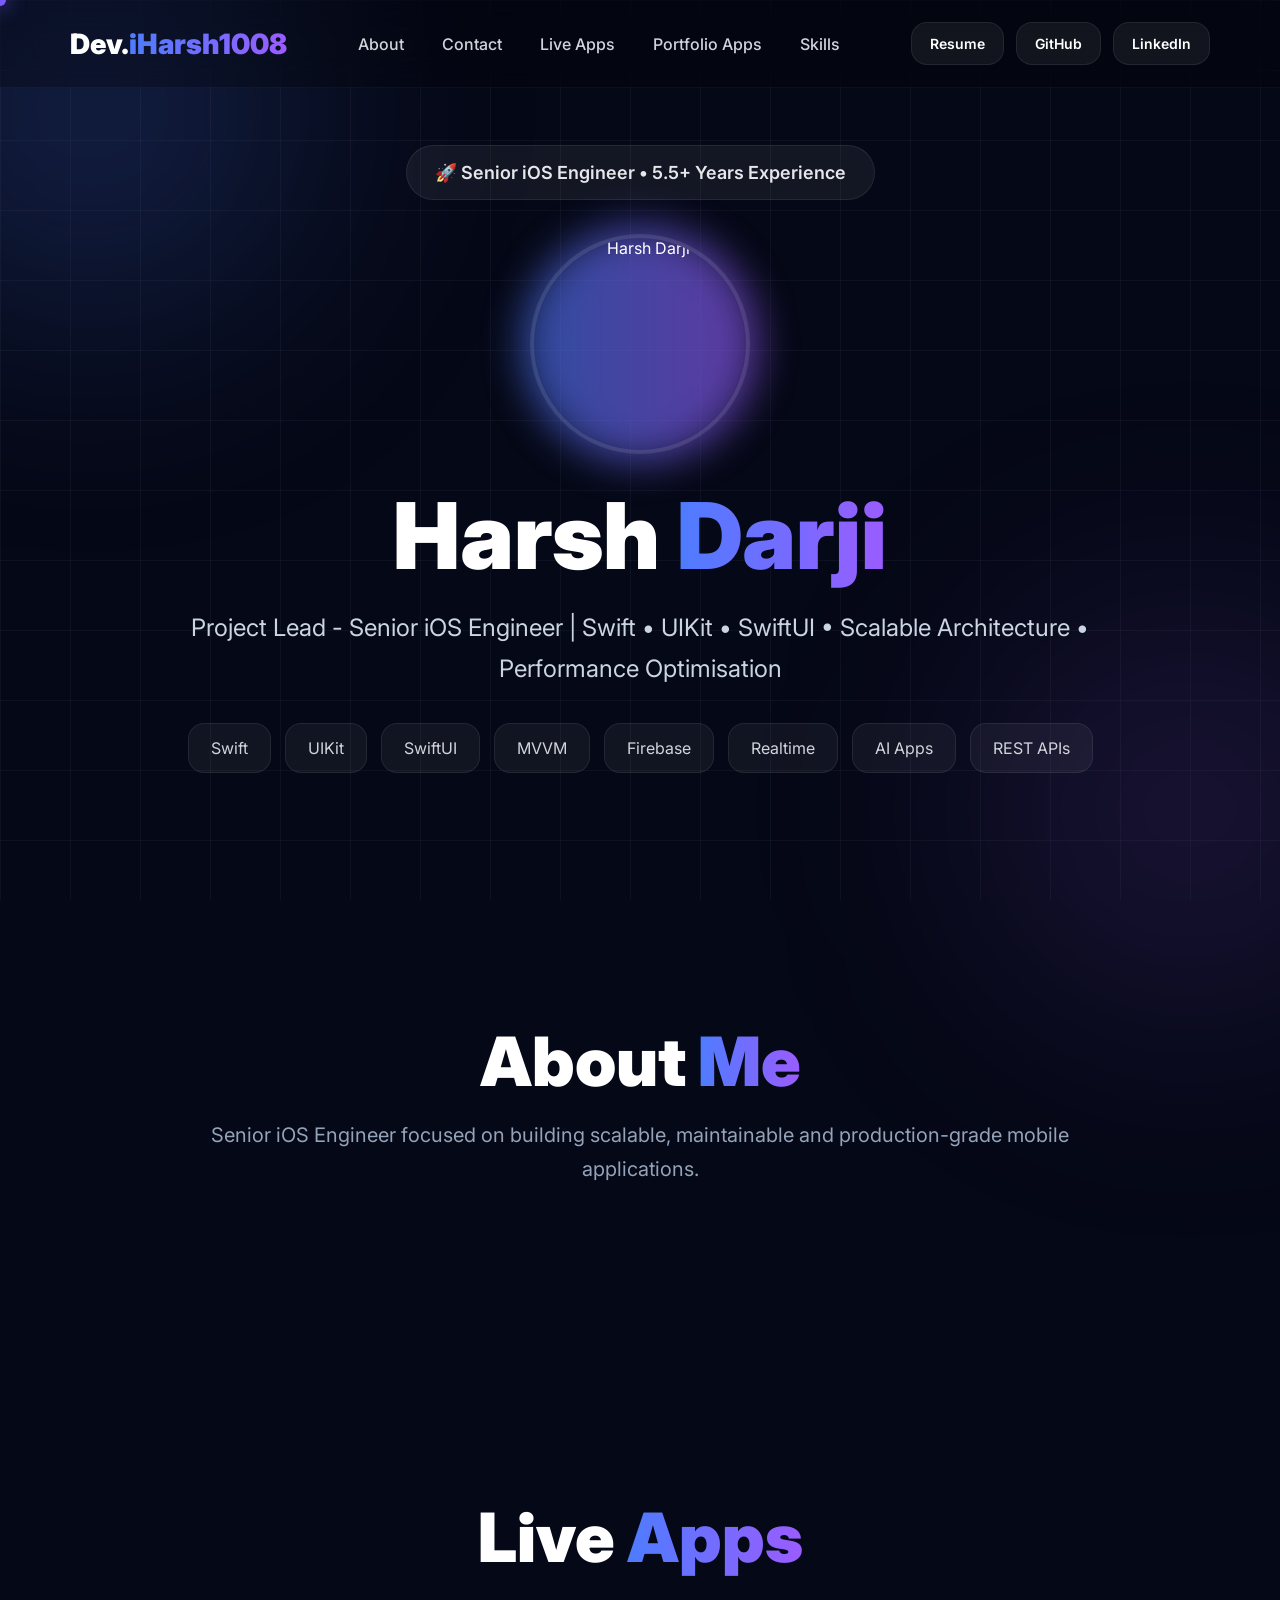
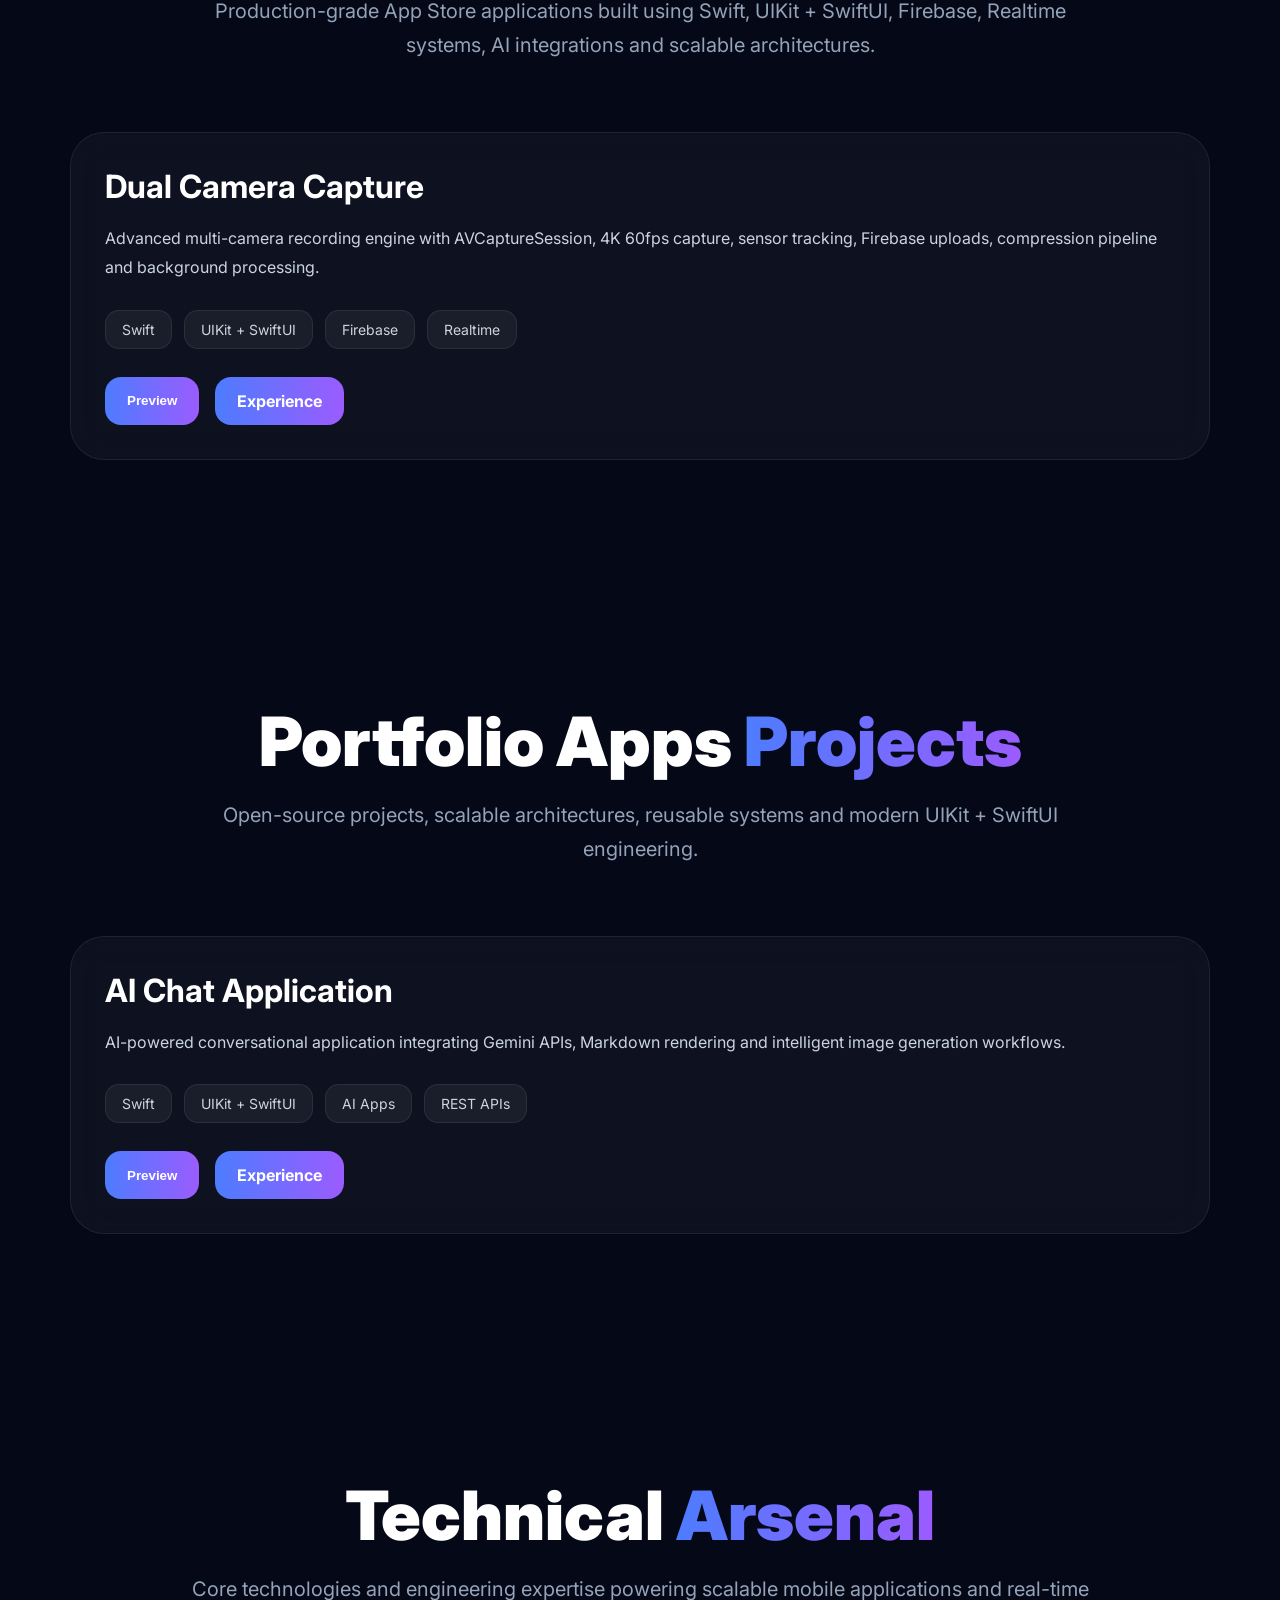
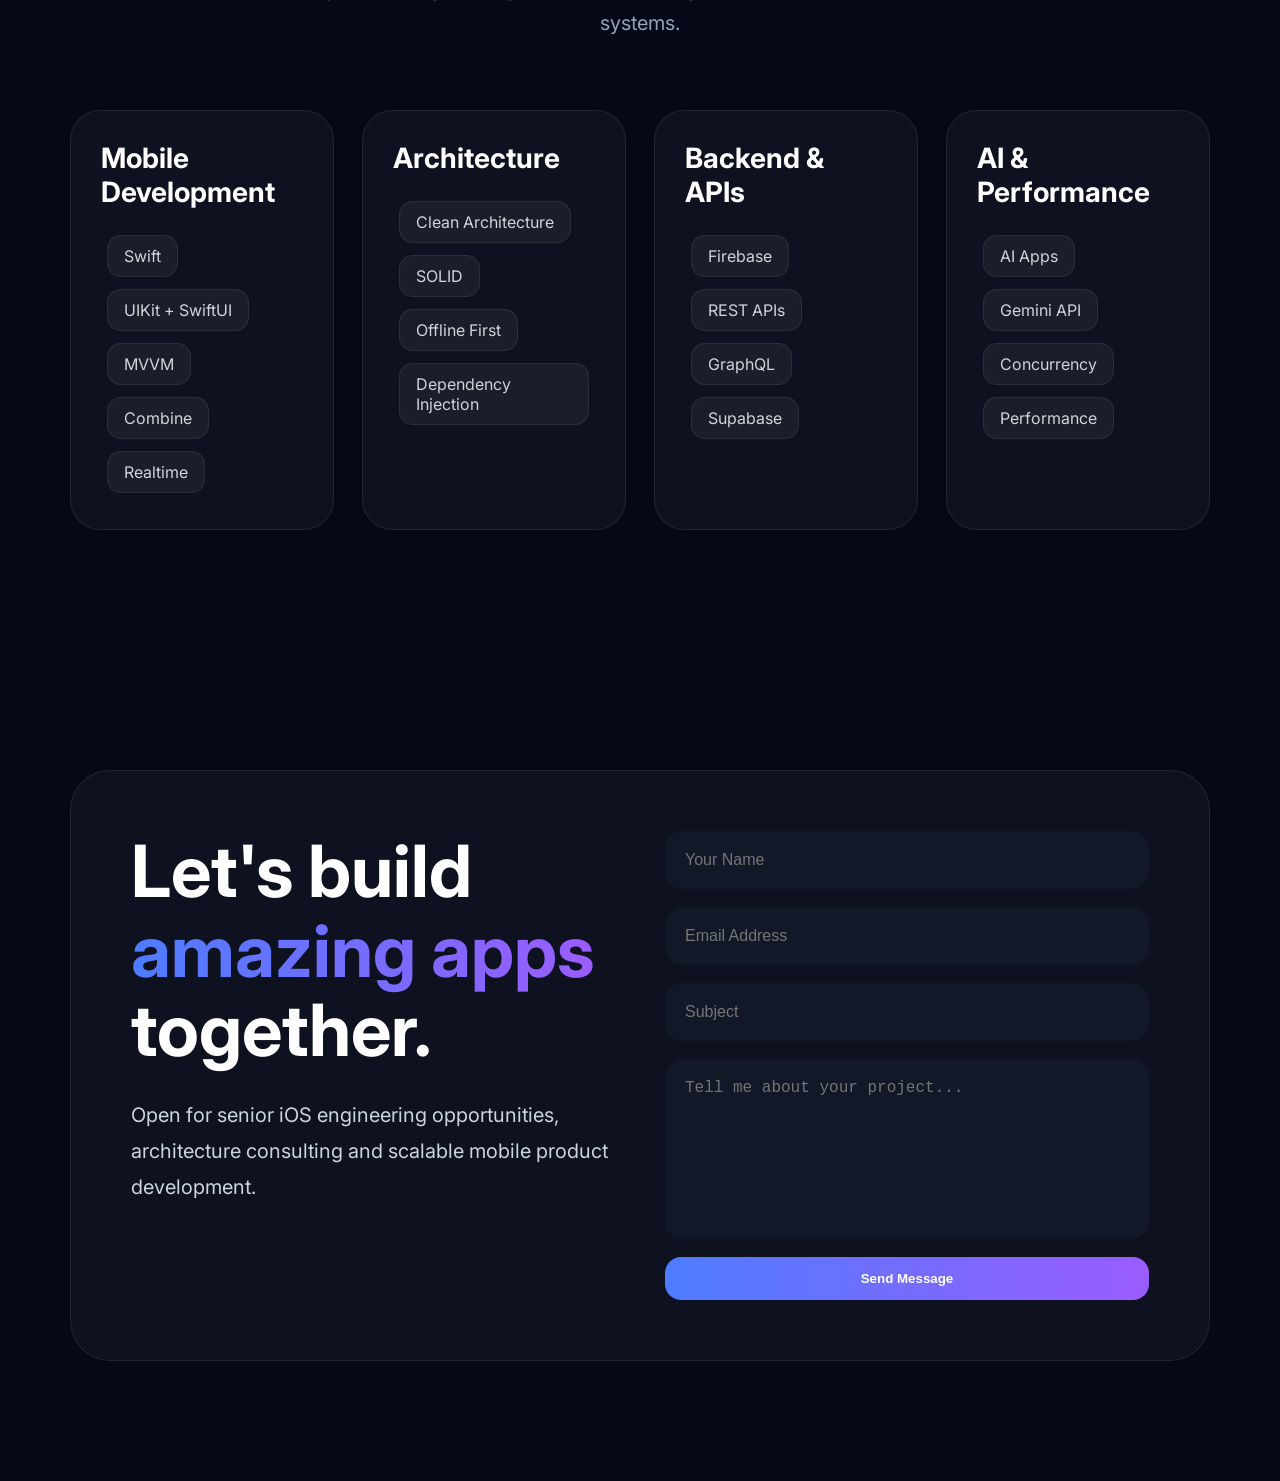
==== portfolio/index.html @ c8cc7cb5 "Create portfolio webpage with multiple sections Add a complete portfolio webpage with sections for a" ====
<!DOCTYPE html>
<html lang="en">

<head>
<meta charset="UTF-8" />
<meta name="viewport" content="width=device-width, initial-scale=1.0" />

<title>Harsh Darji • Senior iOS Engineer</title>

<link rel="preconnect" href="https://fonts.googleapis.com">
<link rel="preconnect" href="https://fonts.gstatic.com" crossorigin>

<link href="https://fonts.googleapis.com/css2?family=Inter:wght@300;400;500;600;700;800;900&display=swap" rel="stylesheet">

<style>

*{
    margin:0;
    padding:0;
    box-sizing:border-box;
    scroll-behavior:smooth;
}

:root{
    --bg:#050816;
    --card:#0d1323;
    --border:rgba(255,255,255,0.08);
    --text:#ffffff;
    --muted:#9ca3af;
    --gradient:linear-gradient(90deg,#4d7cff,#9b5cff);
}

body{
    font-family:'Inter',sans-serif;
    background:var(--bg);
    color:var(--text);
    overflow-x:hidden;
    position:relative;
}

/* =========================
   BACKGROUND
========================= */

.grid-overlay{
    position:fixed;
    inset:0;
    background-image:
        linear-gradient(rgba(255,255,255,.04) 1px, transparent 1px),
        linear-gradient(90deg, rgba(255,255,255,.04) 1px, transparent 1px);
    background-size:70px 70px;
    z-index:-2;
}

.blur{
    position:fixed;
    border-radius:50%;
    filter:blur(120px);
    z-index:-1;
}

.blur-one{
    width:420px;
    height:420px;
    background:#4d7cff33;
    top:-100px;
    left:-120px;
}

.blur-two{
    width:420px;
    height:420px;
    background:#9b5cff22;
    bottom:-120px;
    right:-120px;
}

/* =========================
   CURSOR
========================= */

.cursor-dot{
    width:12px;
    height:12px;
    border-radius:50%;
    position:fixed;
    background:#7c5cff;
    pointer-events:none;
    z-index:9999;
    box-shadow:0 0 20px #7c5cff;
    transform:translate(-50%,-50%);
}

/* =========================
   NAVBAR
========================= */

.navbar{
    position:fixed;
    top:0;
    width:100%;
    padding:22px 70px;
    display:flex;
    align-items:center;
    justify-content:space-between;
    backdrop-filter:blur(18px);
    background:rgba(0,0,0,.25);
    z-index:1000;
    border-bottom:1px solid rgba(255,255,255,.04);
}

.logo{
    font-size:28px;
    font-weight:900;
    color:white;
}

.logo span{
    background:var(--gradient);
    -webkit-background-clip:text;
    -webkit-text-fill-color:transparent;
}

nav{
    display:flex;
    align-items:center;
    gap:38px;
}

nav a{
    text-decoration:none;
    color:#d1d5db;
    font-weight:500;
    transition:.3s;
    position:relative;
}

nav a:hover{
    color:white;
}

nav a::after{
    content:"";
    position:absolute;
    left:0;
    bottom:-6px;
    width:0;
    height:2px;
    background:var(--gradient);
    transition:.3s;
}

nav a:hover::after{
    width:100%;
}

.nav-right{
    display:flex;
    gap:12px;
}

.top-btn{
    padding:12px 18px;
    border-radius:16px;
    text-decoration:none;
    color:white;
    font-size:14px;
    font-weight:600;
    background:rgba(255,255,255,.06);
    border:1px solid rgba(255,255,255,.08);
    transition:.3s;
}

.top-btn:hover{
    transform:translateY(-2px);
    background:rgba(255,255,255,.12);
}

/* =========================
   HERO
========================= */

.hero{
    min-height:100vh;
    display:flex;
    align-items:center;
    justify-content:center;
    text-align:center;
    padding:140px 20px 80px;
}

.hero-content{
    max-width:1200px;
    width:100%;
}

.hero-badge{
    display:inline-flex;
    align-items:center;
    justify-content:center;
    padding:16px 28px;
    border-radius:999px;
    background:rgba(255,255,255,.06);
    border:1px solid rgba(255,255,255,.08);
    margin-bottom:34px;
    font-size:18px;
    font-weight:600;
    color:#e5e7eb;
}

.profile-wrapper{
    width:220px;
    height:220px;
    margin:0 auto 36px;
    position:relative;
    display:flex;
    align-items:center;
    justify-content:center;
}

.profile-wrapper::before{
    content:"";
    position:absolute;
    inset:-8px;
    border-radius:50%;
    background:var(--gradient);
    filter:blur(20px);
    opacity:.6;
}

.profile-image{
    width:100%;
    height:100%;
    object-fit:cover;
    border-radius:50%;
    border:4px solid rgba(255,255,255,.1);
    position:relative;
    z-index:2;
}

.hero h1{
    font-size:92px;
    font-weight:900;
    line-height:1;
    margin-bottom:26px;
}

.hero h1 span{
    background:var(--gradient);
    -webkit-background-clip:text;
    -webkit-text-fill-color:transparent;
}

.hero-description{
    max-width:950px;
    margin:0 auto 34px;
    font-size:24px;
    line-height:1.7;
    color:#cbd5e1;
}

.hero-tags{
    display:flex;
    flex-wrap:wrap;
    justify-content:center;
    gap:14px;
    margin-bottom:42px;
}

.hero-tags span{
    padding:14px 22px;
    border-radius:16px;
    background:rgba(255,255,255,.05);
    border:1px solid rgba(255,255,255,.08);
    font-size:16px;
    color:#d1d5db;
    transition:.3s;
}

.hero-tags span:hover{
    transform:translateY(-3px);
    border-color:#7c5cff;
}

/* =========================
   SECTION
========================= */

.section{
    padding:120px 70px;
}

.section-heading{
    text-align:center;
    margin-bottom:70px;
}

.section-heading h2{
    font-size:68px;
    margin-bottom:16px;
    font-weight:900;
}

.section-heading h2 span{
    background:var(--gradient);
    -webkit-background-clip:text;
    -webkit-text-fill-color:transparent;
}

.section-heading p{
    max-width:900px;
    margin:auto;
    color:#94a3b8;
    line-height:1.7;
    font-size:20px;
}

/* =========================
   PROJECTS
========================= */

.project-grid{
    display:grid;
    grid-template-columns:repeat(auto-fit,minmax(360px,1fr));
    gap:30px;
}

.project-card{
    background:rgba(255,255,255,.04);
    border:1px solid rgba(255,255,255,.08);
    border-radius:34px;
    padding:34px;
    position:relative;
    overflow:hidden;
    backdrop-filter:blur(18px);
    transition:.4s;
}

.project-card:hover{
    transform:translateY(-10px);
    box-shadow:0 0 50px rgba(124,92,255,.25);
}

.project-card::before{
    content:"";
    position:absolute;
    inset:0;
    background:radial-gradient(circle at var(--x) var(--y), rgba(124,92,255,.15), transparent 40%);
    opacity:0;
    transition:.3s;
}

.project-card:hover::before{
    opacity:1;
}

.project-card h3{
    font-size:32px;
    margin-bottom:18px;
}

.project-card p{
    color:#cbd5e1;
    line-height:1.8;
    margin-bottom:28px;
}

.project-tags{
    display:flex;
    flex-wrap:wrap;
    gap:12px;
    margin-bottom:28px;
}

.project-tags span{
    padding:10px 16px;
    border-radius:14px;
    background:rgba(255,255,255,.05);
    border:1px solid rgba(255,255,255,.08);
    font-size:14px;
    color:#d1d5db;
}

.project-buttons{
    display:flex;
    gap:16px;
    flex-wrap:wrap;
}

.project-btn{
    padding:14px 22px;
    border-radius:16px;
    background:var(--gradient);
    color:white;
    text-decoration:none;
    border:none;
    font-weight:700;
    cursor:pointer;
    transition:.3s;
}

.project-btn:hover{
    transform:translateY(-2px);
}

/* =========================
   SKILLS
========================= */

.skills-grid{
    display:grid;
    grid-template-columns:repeat(auto-fit,minmax(260px,1fr));
    gap:28px;
}

.skill-box{
    background:rgba(255,255,255,.04);
    border:1px solid rgba(255,255,255,.08);
    padding:30px;
    border-radius:30px;
}

.skill-box h3{
    font-size:28px;
    margin-bottom:20px;
}

.skill-box span{
    display:inline-block;
    margin:6px;
    padding:10px 16px;
    border-radius:14px;
    background:rgba(255,255,255,.05);
    border:1px solid rgba(255,255,255,.08);
    color:#d1d5db;
}

/* =========================
   CONTACT
========================= */

.contact-card{
    display:grid;
    grid-template-columns:1fr 1fr;
    gap:50px;
    background:rgba(255,255,255,.04);
    border:1px solid rgba(255,255,255,.08);
    border-radius:40px;
    padding:60px;
}

.contact-left h2{
    font-size:72px;
    line-height:1.1;
    margin-bottom:28px;
}

.contact-left h2 span{
    background:var(--gradient);
    -webkit-background-clip:text;
    -webkit-text-fill-color:transparent;
}

.contact-left p{
    color:#cbd5e1;
    line-height:1.8;
    font-size:20px;
}

.contact-form{
    display:flex;
    flex-direction:column;
    gap:18px;
}

.contact-form input,
.contact-form textarea{
    background:#111827;
    border:none;
    border-radius:18px;
    padding:20px;
    color:white;
    font-size:16px;
}

.contact-form textarea{
    height:180px;
    resize:none;
}

/* =========================
   MODAL
========================= */

.modal-overlay{
    position:fixed;
    inset:0;
    background:rgba(0,0,0,.88);
    display:none;
    justify-content:center;
    align-items:center;
    z-index:9999;
    padding:40px;
}

.modal-content{
    max-width:1100px;
    width:100%;
    position:relative;
    border-radius:34px;
    overflow:hidden;
    border:1px solid rgba(255,255,255,.08);
    box-shadow:
        0 0 80px rgba(124,92,255,.45),
        0 0 120px rgba(77,124,255,.2);
}

.modal-image{
    width:100%;
    display:block;
}

.close-btn{
    position:absolute;
    top:20px;
    right:20px;
    z-index:10;
    background:rgba(0,0,0,.5);
    color:white;
    border:none;
    padding:14px 18px;
    border-radius:14px;
    cursor:pointer;
}

/* =========================
   RESPONSIVE
========================= */

@media(max-width:980px){

    .navbar{
        padding:20px;
        flex-direction:column;
        gap:20px;
    }

    nav{
        flex-wrap:wrap;
        justify-content:center;
    }

    .hero h1{
        font-size:62px;
    }

    .hero-description{
        font-size:18px;
    }

    .contact-card{
        grid-template-columns:1fr;
    }

    .section{
        padding:100px 20px;
    }

    .section-heading h2{
        font-size:48px;
    }
}

</style>
</head>

<body>

<div class="grid-overlay"></div>
<div class="blur blur-one"></div>
<div class="blur blur-two"></div>

<div class="cursor-dot"></div>

<header class="navbar">

    <div class="logo">
        Dev.<span>iHarsh1008</span>
    </div>

    <nav>
        <a href="#about">About</a>
        <a href="#contact">Contact</a>
        <a href="#liveapps">Live Apps</a>
        <a href="#portfolio Apps">Portfolio Apps</a>
        <a href="#skills">Skills</a>
    </nav>

    <div class="nav-right">
        <a class="top-btn" href="resume.pdf" target="_blank">Resume</a>

        <a class="top-btn"
           href="https://github.com/dev1008iharsh"
           target="_blank">
           GitHub
        </a>

        <a class="top-btn"
           href="https://linkedin.com/in/dev1008iharsh"
           target="_blank">
           LinkedIn
        </a>
    </div>

</header>

<section class="hero">

    <div class="hero-content">

        <div class="hero-badge">
            🚀 Senior iOS Engineer • 5.5+ Years Experience
        </div>

        <div class="profile-wrapper">
            <img src="profile.png"
                 alt="Harsh Darji"
                 class="profile-image">
        </div>

        <h1>
            Harsh <span>Darji</span>
        </h1>

        <p class="hero-description">
            Project Lead - Senior iOS Engineer | Swift • UIKit • SwiftUI •
            Scalable Architecture • Performance Optimisation
        </p>

        <div class="hero-tags">
            <span>Swift</span>
            <span>UIKit</span>
            <span>SwiftUI</span>
            <span>MVVM</span>
            <span>Firebase</span>
            <span>Realtime</span>
            <span>AI Apps</span>
            <span>REST APIs</span>
        </div>

    </div>

</section>

<section id="about" class="section">

    <div class="section-heading">
        <h2>About <span>Me</span></h2>

        <p>
            Senior iOS Engineer focused on building scalable,
            maintainable and production-grade mobile applications.
        </p>
    </div>

</section>

<section id="liveapps" class="section">

    <div class="section-heading">
        <h2>Live <span>Apps</span></h2>

        <p>
            Production-grade App Store applications built using
            Swift, UIKit + SwiftUI, Firebase, Realtime systems,
            AI integrations and scalable architectures.
        </p>
    </div>

    <div class="project-grid">

        <div class="project-card">

            <h3>Dual Camera Capture</h3>

            <p>
                Advanced multi-camera recording engine with AVCaptureSession,
                4K 60fps capture, sensor tracking, Firebase uploads,
                compression pipeline and background processing.
            </p>

            <div class="project-tags">
                <span>Swift</span>
                <span>UIKit + SwiftUI</span>
                <span>Firebase</span>
                <span>Realtime</span>
            </div>

            <div class="project-buttons">

                <button class="project-btn"
                        onclick="openModal('images/dualcamera.png')">
                    Preview
                </button>

                <a class="project-btn"
                   href="https://www.youtube.com/watch?v=7cVl1fcF2Tc"
                   target="_blank">
                    Experience
                </a>

            </div>

        </div>

    </div>

</section>

<section id="portfolio" class="section">

    <div class="section-heading">
        <h2>Portfolio Apps <span>Projects</span></h2>

        <p>
            Open-source projects, scalable architectures,
            reusable systems and modern UIKit + SwiftUI engineering.
        </p>
    </div>

    <div class="project-grid">

        <div class="project-card">

            <h3>AI Chat Application</h3>

            <p>
                AI-powered conversational application integrating Gemini APIs,
                Markdown rendering and intelligent image generation workflows.
            </p>

            <div class="project-tags">
                <span>Swift</span>
                <span>UIKit + SwiftUI</span>
                <span>AI Apps</span>
                <span>REST APIs</span>
            </div>

            <div class="project-buttons">

                <button class="project-btn"
                        onclick="openModal('images/aichat.png')">
                    Preview
                </button>

                <a class="project-btn"
                   href="https://github.com/dev1008iharsh/AIChatBotHarsh"
                   target="_blank">
                    Experience
                </a>

            </div>

        </div>

    </div>

</section>

<section id="skills" class="section">

    <div class="section-heading">

        <h2>Technical <span>Arsenal</span></h2>

        <p>
            Core technologies and engineering expertise powering
            scalable mobile applications and real-time systems.
        </p>

    </div>

    <div class="skills-grid">

        <div class="skill-box">

            <h3>Mobile Development</h3>

            <span>Swift</span>
            <span>UIKit + SwiftUI</span>
            <span>MVVM</span>
            <span>Combine</span>
            <span>Realtime</span>

        </div>

        <div class="skill-box">

            <h3>Architecture</h3>

            <span>Clean Architecture</span>
            <span>SOLID</span>
            <span>Offline First</span>
            <span>Dependency Injection</span>

        </div>

        <div class="skill-box">

            <h3>Backend & APIs</h3>

            <span>Firebase</span>
            <span>REST APIs</span>
            <span>GraphQL</span>
            <span>Supabase</span>

        </div>

        <div class="skill-box">

            <h3>AI & Performance</h3>

            <span>AI Apps</span>
            <span>Gemini API</span>
            <span>Concurrency</span>
            <span>Performance</span>

        </div>

    </div>

</section>

<section id="contact" class="section">

    <div class="contact-card">

        <div class="contact-left">

            <h2>
                Let's build
                <span>amazing apps</span>
                together.
            </h2>

            <p>
                Open for senior iOS engineering opportunities,
                architecture consulting and scalable mobile product development.
            </p>

        </div>

        <form class="contact-form"
              id="contactForm">

            <input type="text"
                   id="name"
                   placeholder="Your Name"
                   required>

            <input type="email"
                   id="email"
                   placeholder="Email Address"
                   required>

            <input type="text"
                   id="subject"
                   placeholder="Subject"
                   required>

            <textarea id="message"
                      placeholder="Tell me about your project..."
                      required></textarea>

            <button type="submit"
                    class="project-btn">
                Send Message
            </button>

        </form>

    </div>

</section>

<div id="imageModal"
     class="modal-overlay">

    <div class="modal-content">

        <button class="close-btn"
                onclick="closeModal()">
            ✕
        </button>

        <img id="modalImage"
             class="modal-image"
             src=""
             alt="Preview">

    </div>

</div>

<script>

/* =========================
   CURSOR
========================= */

const cursor = document.querySelector('.cursor-dot');

window.addEventListener('mousemove', (e) => {

    cursor.style.left = `${e.clientX}px`;
    cursor.style.top = `${e.clientY}px`;

});

/* =========================
   PROJECT HOVER LIGHT
========================= */

const cards = document.querySelectorAll('.project-card');

window.addEventListener('mousemove', (e) => {

    cards.forEach((card) => {

        const rect = card.getBoundingClientRect();

        const x = e.clientX - rect.left;
        const y = e.clientY - rect.top;

        card.style.setProperty('--x', `${x}px`);
        card.style.setProperty('--y', `${y}px`);

    });

});

/* =========================
   MODAL
========================= */

const modal = document.getElementById('imageModal');
const modalImage = document.getElementById('modalImage');

function openModal(imagePath){

    modal.style.display = 'flex';
    modalImage.src = imagePath;

}

function closeModal(){

    modal.style.display = 'none';
    modalImage.src = '';

}

modal.addEventListener('click', (e) => {

    if(e.target === modal){
        closeModal();
    }

});

/* =========================
   CONTACT FORM EMAIL
========================= */

document.getElementById('contactForm')
.addEventListener('submit', function(e){

    e.preventDefault();

    const name =
        document.getElementById('name').value;

    const email =
        document.getElementById('email').value;

    const subject =
        document.getElementById('subject').value;

    const message =
        document.getElementById('message').value;

    const body = `
Name: ${name}

Email: ${email}

Message:
${message}
`;

    window.location.href =
    `mailto:dev.iharsh1008@gmail.com?subject=${encodeURIComponent(subject)}&body=${encodeURIComponent(body)}`;

});

</script>

</body>
</html>
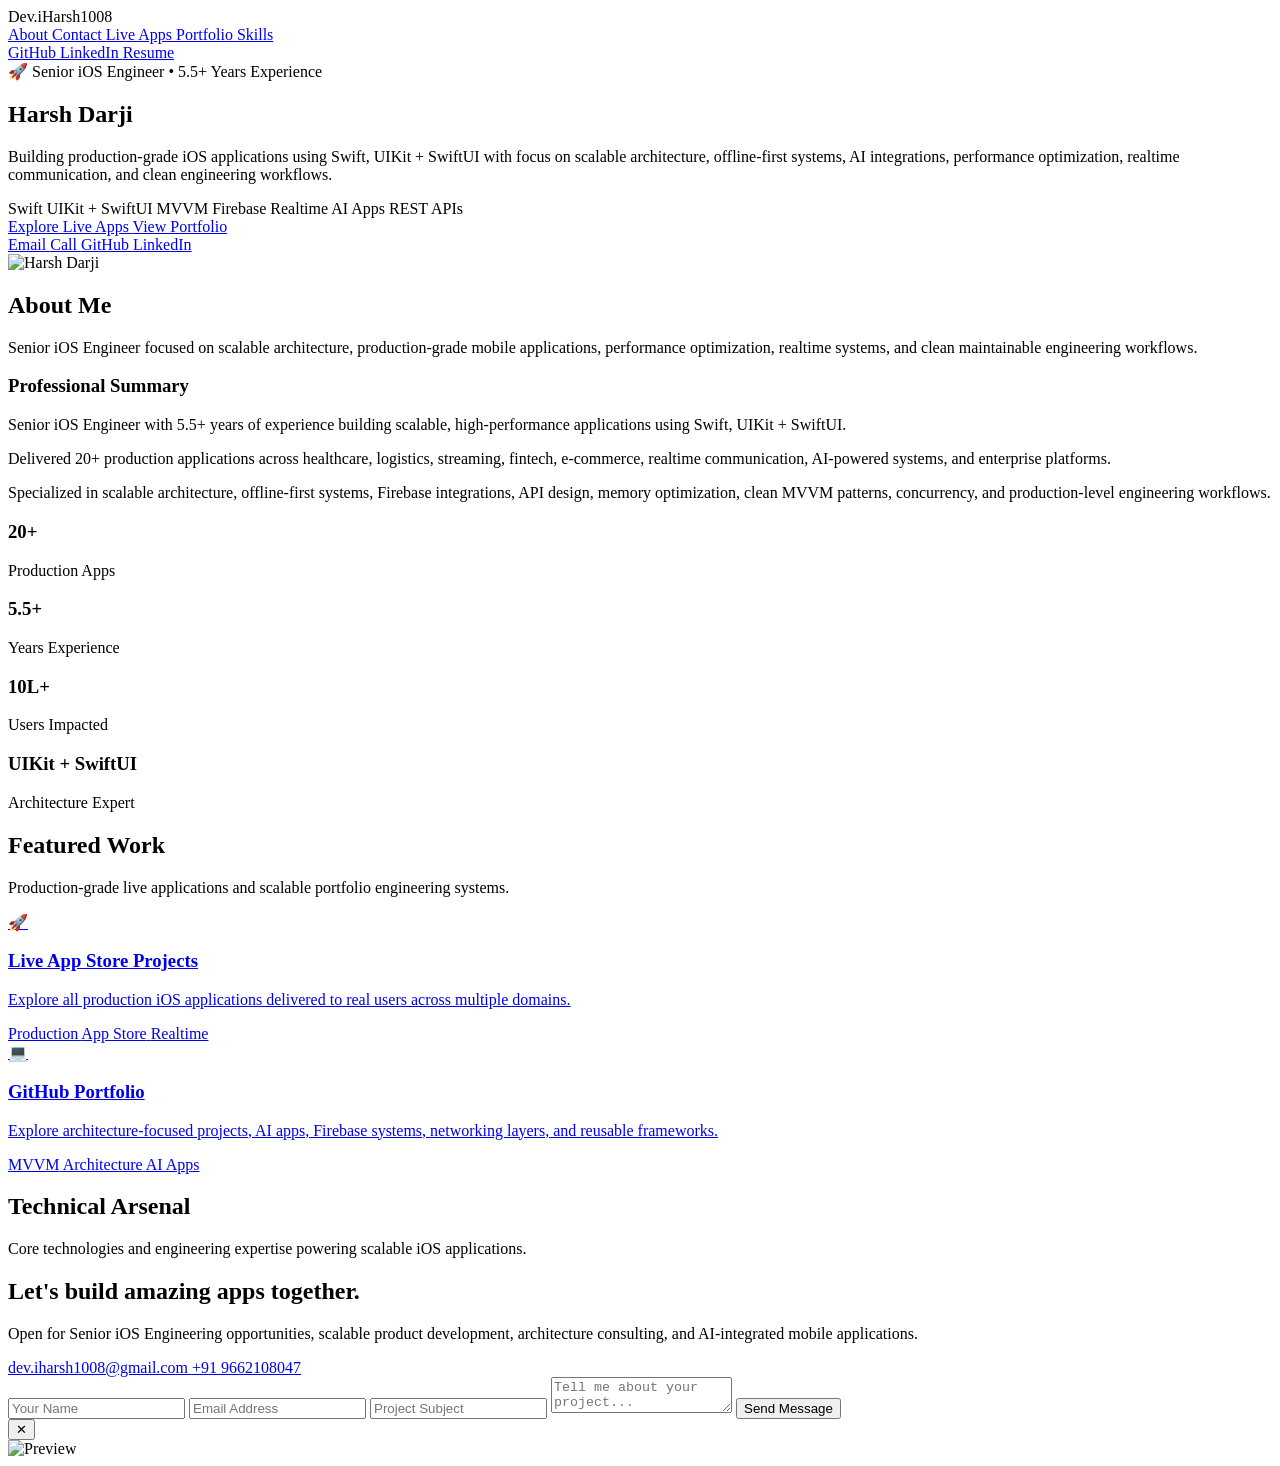
==== commit ed6aad85: "Update index.html" ====
--- a/portfolio/index.html
+++ b/portfolio/index.html
@@ -2,1008 +2,558 @@
 <html lang="en">
 
 <head>
-<meta charset="UTF-8" />
-<meta name="viewport" content="width=device-width, initial-scale=1.0" />
-
-<title>Harsh Darji • Senior iOS Engineer</title>
-
-<link rel="preconnect" href="https://fonts.googleapis.com">
-<link rel="preconnect" href="https://fonts.gstatic.com" crossorigin>
-
-<link href="https://fonts.googleapis.com/css2?family=Inter:wght@300;400;500;600;700;800;900&display=swap" rel="stylesheet">
-
-<style>
-
-*{
-    margin:0;
-    padding:0;
-    box-sizing:border-box;
-    scroll-behavior:smooth;
-}
-
-:root{
-    --bg:#050816;
-    --card:#0d1323;
-    --border:rgba(255,255,255,0.08);
-    --text:#ffffff;
-    --muted:#9ca3af;
-    --gradient:linear-gradient(90deg,#4d7cff,#9b5cff);
-}
-
-body{
-    font-family:'Inter',sans-serif;
-    background:var(--bg);
-    color:var(--text);
-    overflow-x:hidden;
-    position:relative;
-}
-
-/* =========================
-   BACKGROUND
-========================= */
-
-.grid-overlay{
-    position:fixed;
-    inset:0;
-    background-image:
-        linear-gradient(rgba(255,255,255,.04) 1px, transparent 1px),
-        linear-gradient(90deg, rgba(255,255,255,.04) 1px, transparent 1px);
-    background-size:70px 70px;
-    z-index:-2;
-}
-
-.blur{
-    position:fixed;
-    border-radius:50%;
-    filter:blur(120px);
-    z-index:-1;
-}
-
-.blur-one{
-    width:420px;
-    height:420px;
-    background:#4d7cff33;
-    top:-100px;
-    left:-120px;
-}
-
-.blur-two{
-    width:420px;
-    height:420px;
-    background:#9b5cff22;
-    bottom:-120px;
-    right:-120px;
-}
-
-/* =========================
-   CURSOR
-========================= */
-
-.cursor-dot{
-    width:12px;
-    height:12px;
-    border-radius:50%;
-    position:fixed;
-    background:#7c5cff;
-    pointer-events:none;
-    z-index:9999;
-    box-shadow:0 0 20px #7c5cff;
-    transform:translate(-50%,-50%);
-}
-
-/* =========================
-   NAVBAR
-========================= */
-
-.navbar{
-    position:fixed;
-    top:0;
-    width:100%;
-    padding:22px 70px;
-    display:flex;
-    align-items:center;
-    justify-content:space-between;
-    backdrop-filter:blur(18px);
-    background:rgba(0,0,0,.25);
-    z-index:1000;
-    border-bottom:1px solid rgba(255,255,255,.04);
-}
-
-.logo{
-    font-size:28px;
-    font-weight:900;
-    color:white;
-}
-
-.logo span{
-    background:var(--gradient);
-    -webkit-background-clip:text;
-    -webkit-text-fill-color:transparent;
-}
-
-nav{
-    display:flex;
-    align-items:center;
-    gap:38px;
-}
-
-nav a{
-    text-decoration:none;
-    color:#d1d5db;
-    font-weight:500;
-    transition:.3s;
-    position:relative;
-}
-
-nav a:hover{
-    color:white;
-}
-
-nav a::after{
-    content:"";
-    position:absolute;
-    left:0;
-    bottom:-6px;
-    width:0;
-    height:2px;
-    background:var(--gradient);
-    transition:.3s;
-}
-
-nav a:hover::after{
-    width:100%;
-}
-
-.nav-right{
-    display:flex;
-    gap:12px;
-}
-
-.top-btn{
-    padding:12px 18px;
-    border-radius:16px;
-    text-decoration:none;
-    color:white;
-    font-size:14px;
-    font-weight:600;
-    background:rgba(255,255,255,.06);
-    border:1px solid rgba(255,255,255,.08);
-    transition:.3s;
-}
-
-.top-btn:hover{
-    transform:translateY(-2px);
-    background:rgba(255,255,255,.12);
-}
-
-/* =========================
-   HERO
-========================= */
-
-.hero{
-    min-height:100vh;
-    display:flex;
-    align-items:center;
-    justify-content:center;
-    text-align:center;
-    padding:140px 20px 80px;
-}
-
-.hero-content{
-    max-width:1200px;
-    width:100%;
-}
-
-.hero-badge{
-    display:inline-flex;
-    align-items:center;
-    justify-content:center;
-    padding:16px 28px;
-    border-radius:999px;
-    background:rgba(255,255,255,.06);
-    border:1px solid rgba(255,255,255,.08);
-    margin-bottom:34px;
-    font-size:18px;
-    font-weight:600;
-    color:#e5e7eb;
-}
-
-.profile-wrapper{
-    width:220px;
-    height:220px;
-    margin:0 auto 36px;
-    position:relative;
-    display:flex;
-    align-items:center;
-    justify-content:center;
-}
-
-.profile-wrapper::before{
-    content:"";
-    position:absolute;
-    inset:-8px;
-    border-radius:50%;
-    background:var(--gradient);
-    filter:blur(20px);
-    opacity:.6;
-}
-
-.profile-image{
-    width:100%;
-    height:100%;
-    object-fit:cover;
-    border-radius:50%;
-    border:4px solid rgba(255,255,255,.1);
-    position:relative;
-    z-index:2;
-}
-
-.hero h1{
-    font-size:92px;
-    font-weight:900;
-    line-height:1;
-    margin-bottom:26px;
-}
-
-.hero h1 span{
-    background:var(--gradient);
-    -webkit-background-clip:text;
-    -webkit-text-fill-color:transparent;
-}
-
-.hero-description{
-    max-width:950px;
-    margin:0 auto 34px;
-    font-size:24px;
-    line-height:1.7;
-    color:#cbd5e1;
-}
-
-.hero-tags{
-    display:flex;
-    flex-wrap:wrap;
-    justify-content:center;
-    gap:14px;
-    margin-bottom:42px;
-}
-
-.hero-tags span{
-    padding:14px 22px;
-    border-radius:16px;
-    background:rgba(255,255,255,.05);
-    border:1px solid rgba(255,255,255,.08);
-    font-size:16px;
-    color:#d1d5db;
-    transition:.3s;
-}
-
-.hero-tags span:hover{
-    transform:translateY(-3px);
-    border-color:#7c5cff;
-}
-
-/* =========================
-   SECTION
-========================= */
-
-.section{
-    padding:120px 70px;
-}
-
-.section-heading{
-    text-align:center;
-    margin-bottom:70px;
-}
-
-.section-heading h2{
-    font-size:68px;
-    margin-bottom:16px;
-    font-weight:900;
-}
-
-.section-heading h2 span{
-    background:var(--gradient);
-    -webkit-background-clip:text;
-    -webkit-text-fill-color:transparent;
-}
-
-.section-heading p{
-    max-width:900px;
-    margin:auto;
-    color:#94a3b8;
-    line-height:1.7;
-    font-size:20px;
-}
-
-/* =========================
-   PROJECTS
-========================= */
-
-.project-grid{
-    display:grid;
-    grid-template-columns:repeat(auto-fit,minmax(360px,1fr));
-    gap:30px;
-}
-
-.project-card{
-    background:rgba(255,255,255,.04);
-    border:1px solid rgba(255,255,255,.08);
-    border-radius:34px;
-    padding:34px;
-    position:relative;
-    overflow:hidden;
-    backdrop-filter:blur(18px);
-    transition:.4s;
-}
-
-.project-card:hover{
-    transform:translateY(-10px);
-    box-shadow:0 0 50px rgba(124,92,255,.25);
-}
-
-.project-card::before{
-    content:"";
-    position:absolute;
-    inset:0;
-    background:radial-gradient(circle at var(--x) var(--y), rgba(124,92,255,.15), transparent 40%);
-    opacity:0;
-    transition:.3s;
-}
-
-.project-card:hover::before{
-    opacity:1;
-}
-
-.project-card h3{
-    font-size:32px;
-    margin-bottom:18px;
-}
-
-.project-card p{
-    color:#cbd5e1;
-    line-height:1.8;
-    margin-bottom:28px;
-}
-
-.project-tags{
-    display:flex;
-    flex-wrap:wrap;
-    gap:12px;
-    margin-bottom:28px;
-}
-
-.project-tags span{
-    padding:10px 16px;
-    border-radius:14px;
-    background:rgba(255,255,255,.05);
-    border:1px solid rgba(255,255,255,.08);
-    font-size:14px;
-    color:#d1d5db;
-}
-
-.project-buttons{
-    display:flex;
-    gap:16px;
-    flex-wrap:wrap;
-}
-
-.project-btn{
-    padding:14px 22px;
-    border-radius:16px;
-    background:var(--gradient);
-    color:white;
-    text-decoration:none;
-    border:none;
-    font-weight:700;
-    cursor:pointer;
-    transition:.3s;
-}
-
-.project-btn:hover{
-    transform:translateY(-2px);
-}
-
-/* =========================
-   SKILLS
-========================= */
-
-.skills-grid{
-    display:grid;
-    grid-template-columns:repeat(auto-fit,minmax(260px,1fr));
-    gap:28px;
-}
-
-.skill-box{
-    background:rgba(255,255,255,.04);
-    border:1px solid rgba(255,255,255,.08);
-    padding:30px;
-    border-radius:30px;
-}
-
-.skill-box h3{
-    font-size:28px;
-    margin-bottom:20px;
-}
-
-.skill-box span{
-    display:inline-block;
-    margin:6px;
-    padding:10px 16px;
-    border-radius:14px;
-    background:rgba(255,255,255,.05);
-    border:1px solid rgba(255,255,255,.08);
-    color:#d1d5db;
-}
-
-/* =========================
-   CONTACT
-========================= */
-
-.contact-card{
-    display:grid;
-    grid-template-columns:1fr 1fr;
-    gap:50px;
-    background:rgba(255,255,255,.04);
-    border:1px solid rgba(255,255,255,.08);
-    border-radius:40px;
-    padding:60px;
-}
-
-.contact-left h2{
-    font-size:72px;
-    line-height:1.1;
-    margin-bottom:28px;
-}
-
-.contact-left h2 span{
-    background:var(--gradient);
-    -webkit-background-clip:text;
-    -webkit-text-fill-color:transparent;
-}
-
-.contact-left p{
-    color:#cbd5e1;
-    line-height:1.8;
-    font-size:20px;
-}
-
-.contact-form{
-    display:flex;
-    flex-direction:column;
-    gap:18px;
-}
-
-.contact-form input,
-.contact-form textarea{
-    background:#111827;
-    border:none;
-    border-radius:18px;
-    padding:20px;
-    color:white;
-    font-size:16px;
-}
-
-.contact-form textarea{
-    height:180px;
-    resize:none;
-}
-
-/* =========================
-   MODAL
-========================= */
-
-.modal-overlay{
-    position:fixed;
-    inset:0;
-    background:rgba(0,0,0,.88);
-    display:none;
-    justify-content:center;
-    align-items:center;
-    z-index:9999;
-    padding:40px;
-}
-
-.modal-content{
-    max-width:1100px;
-    width:100%;
-    position:relative;
-    border-radius:34px;
-    overflow:hidden;
-    border:1px solid rgba(255,255,255,.08);
-    box-shadow:
-        0 0 80px rgba(124,92,255,.45),
-        0 0 120px rgba(77,124,255,.2);
-}
-
-.modal-image{
-    width:100%;
-    display:block;
-}
-
-.close-btn{
-    position:absolute;
-    top:20px;
-    right:20px;
-    z-index:10;
-    background:rgba(0,0,0,.5);
-    color:white;
-    border:none;
-    padding:14px 18px;
-    border-radius:14px;
-    cursor:pointer;
-}
-
-/* =========================
-   RESPONSIVE
-========================= */
-
-@media(max-width:980px){
-
-    .navbar{
-        padding:20px;
-        flex-direction:column;
-        gap:20px;
-    }
-
-    nav{
-        flex-wrap:wrap;
-        justify-content:center;
-    }
-
-    .hero h1{
-        font-size:62px;
-    }
-
-    .hero-description{
-        font-size:18px;
-    }
-
-    .contact-card{
-        grid-template-columns:1fr;
-    }
-
-    .section{
-        padding:100px 20px;
-    }
-
-    .section-heading h2{
-        font-size:48px;
-    }
-}
-
-</style>
+    <meta charset="UTF-8" />
+    <meta name="viewport" content="width=device-width, initial-scale=1.0" />
+
+    <title>
+        Harsh Darji • Project Lead - Senior iOS Engineer
+    </title>
+
+    <!-- =========================================
+         Google Fonts
+    ========================================== -->
+    <link rel="preconnect" href="https://fonts.googleapis.com">
+    <link rel="preconnect" href="https://fonts.gstatic.com" crossorigin>
+
+    <link
+        href="https://fonts.googleapis.com/css2?family=Inter:wght@300;400;500;600;700;800;900&display=swap"
+        rel="stylesheet"
+    />
+
+    <!-- =========================================
+         CSS Files
+    ========================================== -->
+    <link rel="stylesheet" href="css/style.css">
+    <link rel="stylesheet" href="css/animations.css">
+    <link rel="stylesheet" href="css/cursor.css">
+    <link rel="stylesheet" href="css/modal.css">
+    <link rel="stylesheet" href="css/responsive.css">
 </head>
 
 <body>
 
-<div class="grid-overlay"></div>
-<div class="blur blur-one"></div>
-<div class="blur blur-two"></div>
-
-<div class="cursor-dot"></div>
-
-<header class="navbar">
-
-    <div class="logo">
-        Dev.<span>iHarsh1008</span>
-    </div>
-
-    <nav>
-        <a href="#about">About</a>
-        <a href="#contact">Contact</a>
-        <a href="#liveapps">Live Apps</a>
-        <a href="#portfolio Apps">Portfolio Apps</a>
-        <a href="#skills">Skills</a>
-    </nav>
-
-    <div class="nav-right">
-        <a class="top-btn" href="resume.pdf" target="_blank">Resume</a>
-
-        <a class="top-btn"
-           href="https://github.com/dev1008iharsh"
-           target="_blank">
-           GitHub
-        </a>
-
-        <a class="top-btn"
-           href="https://linkedin.com/in/dev1008iharsh"
-           target="_blank">
-           LinkedIn
-        </a>
-    </div>
-
-</header>
-
-<section class="hero">
-
-    <div class="hero-content">
-
+    <!-- =========================================
+         Custom Cursor
+    ========================================== -->
+    <div class="cursor-dot"></div>
+    <div class="cursor-outline"></div>
+
+    <!-- =========================================
+         Background Effects
+    ========================================== -->
+    <div class="grid-overlay"></div>
+
+    <div class="blur blur-one"></div>
+    <div class="blur blur-two"></div>
+
+    <!-- =========================================
+         Navbar
+    ========================================== -->
+    <header class="navbar">
+
+        <!-- Left Logo -->
+        <div class="logo">
+            Dev.iHarsh1008
+        </div>
+
+        <!-- Center Navigation -->
+        <nav class="nav-links">
+
+            <a href="#about">
+                About
+            </a>
+
+            <a href="#contact">
+                Contact
+            </a>
+
+            <a href="live-projects.html">
+                Live Apps
+            </a>
+
+            <a href="portfolio-projects.html">
+                Portfolio
+            </a>
+
+            <a href="#skills">
+                Skills
+            </a>
+
+        </nav>
+
+        <!-- Right Actions -->
+        <div class="nav-actions">
+
+            <a
+                class="nav-btn github-btn"
+                href="https://github.com/dev1008iharsh"
+                target="_blank"
+            >
+                GitHub
+            </a>
+
+            <a
+                class="nav-btn linkedin-btn"
+                href="https://www.linkedin.com/in/dev1008iharsh/"
+                target="_blank"
+            >
+                LinkedIn
+            </a>
+
+            <a
+                class="nav-btn resume-btn"
+                href="resume.pdf"
+                target="_blank"
+            >
+                Resume
+            </a>
+
+        </div>
+
+    </header>
+
+    <!-- =========================================
+         Hero Section
+    ========================================== -->
+    <section class="hero">
+
+        <!-- Experience Badge -->
         <div class="hero-badge">
             🚀 Senior iOS Engineer • 5.5+ Years Experience
         </div>
 
-        <div class="profile-wrapper">
-            <img src="profile.png"
-                 alt="Harsh Darji"
-                 class="profile-image">
-        </div>
-
-        <h1>
-            Harsh <span>Darji</span>
-        </h1>
-
-        <p class="hero-description">
-            Project Lead - Senior iOS Engineer | Swift • UIKit • SwiftUI •
-            Scalable Architecture • Performance Optimisation
-        </p>
-
-        <div class="hero-tags">
-            <span>Swift</span>
-            <span>UIKit</span>
-            <span>SwiftUI</span>
-            <span>MVVM</span>
-            <span>Firebase</span>
-            <span>Realtime</span>
-            <span>AI Apps</span>
-            <span>REST APIs</span>
-        </div>
-
-    </div>
-
-</section>
-
-<section id="about" class="section">
-
-    <div class="section-heading">
-        <h2>About <span>Me</span></h2>
-
-        <p>
-            Senior iOS Engineer focused on building scalable,
-            maintainable and production-grade mobile applications.
-        </p>
-    </div>
-
-</section>
-
-<section id="liveapps" class="section">
-
-    <div class="section-heading">
-        <h2>Live <span>Apps</span></h2>
-
-        <p>
-            Production-grade App Store applications built using
-            Swift, UIKit + SwiftUI, Firebase, Realtime systems,
-            AI integrations and scalable architectures.
-        </p>
-    </div>
-
-    <div class="project-grid">
-
-        <div class="project-card">
-
-            <h3>Dual Camera Capture</h3>
+        <!-- Main Hero Layout -->
+        <div class="hero-container">
+
+            <!-- Left Content -->
+            <div class="hero-left">
+
+                <h1>
+                    Harsh <span>Darji</span>
+                </h1>
+
+                <!-- Typing Text -->
+                <h2 id="typing-text"></h2>
+
+                <!-- Description -->
+                <p class="hero-description">
+                    Building production-grade iOS applications using
+                    Swift, UIKit + SwiftUI with focus on scalable
+                    architecture, offline-first systems, AI integrations,
+                    performance optimization, realtime communication,
+                    and clean engineering workflows.
+                </p>
+
+                <!-- Tags -->
+                <div class="hero-tags">
+
+                    <span>Swift</span>
+
+                    <span>UIKit + SwiftUI</span>
+
+                    <span>MVVM</span>
+
+                    <span>Firebase</span>
+
+                    <span>Realtime</span>
+
+                    <span>AI Apps</span>
+
+                    <span>REST APIs</span>
+
+                </div>
+
+                <!-- Buttons -->
+                <div class="hero-buttons">
+
+                    <a
+                        href="live-projects.html"
+                        class="primary-btn"
+                    >
+                        Explore Live Apps
+                    </a>
+
+                    <a
+                        href="portfolio-projects.html"
+                        class="secondary-btn"
+                    >
+                        View Portfolio
+                    </a>
+
+                </div>
+
+                <!-- Contact Links -->
+                <div class="social-links">
+
+                    <a href="mailto:dev.iharsh1008@gmail.com">
+                        Email
+                    </a>
+
+                    <a href="tel:+919662108047">
+                        Call
+                    </a>
+
+                    <a
+                        href="https://github.com/dev1008iharsh"
+                        target="_blank"
+                    >
+                        GitHub
+                    </a>
+
+                    <a
+                        href="https://linkedin.com/in/dev1008iharsh"
+                        target="_blank"
+                    >
+                        LinkedIn
+                    </a>
+
+                </div>
+
+            </div>
+
+            <!-- Right Profile -->
+            <div class="hero-right">
+
+                <div class="profile-wrapper">
+
+                    <!-- Glow Ring -->
+                    <div class="profile-ring"></div>
+
+                    <!-- Profile Image -->
+                    <img
+                        src="images/profile.png"
+                        alt="Harsh Darji"
+                        class="profile-image"
+                    />
+
+                </div>
+
+            </div>
+
+        </div>
+
+    </section>
+
+    <!-- =========================================
+         About Section
+    ========================================== -->
+    <section id="about" class="section">
+
+        <div class="section-heading">
+
+            <h2>
+                About <span>Me</span>
+            </h2>
 
             <p>
-                Advanced multi-camera recording engine with AVCaptureSession,
-                4K 60fps capture, sensor tracking, Firebase uploads,
-                compression pipeline and background processing.
+                Senior iOS Engineer focused on scalable architecture,
+                production-grade mobile applications, performance optimization,
+                realtime systems, and clean maintainable engineering workflows.
             </p>
 
-            <div class="project-tags">
-                <span>Swift</span>
-                <span>UIKit + SwiftUI</span>
-                <span>Firebase</span>
-                <span>Realtime</span>
+        </div>
+
+        <div class="about-grid">
+
+            <!-- Professional Summary -->
+            <div class="about-card large-card">
+
+                <h3>
+                    Professional Summary
+                </h3>
+
+                <p>
+                    Senior iOS Engineer with 5.5+ years of experience
+                    building scalable, high-performance applications
+                    using Swift, UIKit + SwiftUI.
+                </p>
+
+                <p>
+                    Delivered 20+ production applications across
+                    healthcare, logistics, streaming, fintech,
+                    e-commerce, realtime communication,
+                    AI-powered systems, and enterprise platforms.
+                </p>
+
+                <p>
+                    Specialized in scalable architecture,
+                    offline-first systems, Firebase integrations,
+                    API design, memory optimization,
+                    clean MVVM patterns, concurrency,
+                    and production-level engineering workflows.
+                </p>
+
             </div>
 
-            <div class="project-buttons">
-
-                <button class="project-btn"
-                        onclick="openModal('images/dualcamera.png')">
-                    Preview
-                </button>
-
-                <a class="project-btn"
-                   href="https://www.youtube.com/watch?v=7cVl1fcF2Tc"
-                   target="_blank">
-                    Experience
-                </a>
+            <!-- Stats -->
+            <div class="stats-grid">
+
+                <div class="stat-card">
+                    <h3>20+</h3>
+                    <p>Production Apps</p>
+                </div>
+
+                <div class="stat-card">
+                    <h3>5.5+</h3>
+                    <p>Years Experience</p>
+                </div>
+
+                <div class="stat-card">
+                    <h3>10L+</h3>
+                    <p>Users Impacted</p>
+                </div>
+
+                <div class="stat-card">
+                    <h3>UIKit + SwiftUI</h3>
+                    <p>Architecture Expert</p>
+                </div>
 
             </div>
 
         </div>
 
-    </div>
-
-</section>
-
-<section id="portfolio" class="section">
-
-    <div class="section-heading">
-        <h2>Portfolio Apps <span>Projects</span></h2>
-
-        <p>
-            Open-source projects, scalable architectures,
-            reusable systems and modern UIKit + SwiftUI engineering.
-        </p>
-    </div>
-
-    <div class="project-grid">
-
-        <div class="project-card">
-
-            <h3>AI Chat Application</h3>
+    </section>
+
+    <!-- =========================================
+         Featured Sections
+    ========================================== -->
+    <section class="section">
+
+        <div class="section-heading">
+
+            <h2>
+                Featured <span>Work</span>
+            </h2>
 
             <p>
-                AI-powered conversational application integrating Gemini APIs,
-                Markdown rendering and intelligent image generation workflows.
+                Production-grade live applications and scalable
+                portfolio engineering systems.
             </p>
 
-            <div class="project-tags">
-                <span>Swift</span>
-                <span>UIKit + SwiftUI</span>
-                <span>AI Apps</span>
-                <span>REST APIs</span>
+        </div>
+
+        <div class="featured-grid">
+
+            <!-- Live Apps -->
+            <a href="live-projects.html" class="feature-card">
+
+                <div class="feature-glow"></div>
+
+                <div class="feature-icon">
+                    🚀
+                </div>
+
+                <h3>
+                    Live App Store Projects
+                </h3>
+
+                <p>
+                    Explore all production iOS applications
+                    delivered to real users across multiple domains.
+                </p>
+
+                <div class="feature-tags">
+                    <span>Production</span>
+                    <span>App Store</span>
+                    <span>Realtime</span>
+                </div>
+
+            </a>
+
+            <!-- Portfolio -->
+            <a href="portfolio-projects.html" class="feature-card">
+
+                <div class="feature-glow"></div>
+
+                <div class="feature-icon">
+                    💻
+                </div>
+
+                <h3>
+                    GitHub Portfolio
+                </h3>
+
+                <p>
+                    Explore architecture-focused projects,
+                    AI apps, Firebase systems,
+                    networking layers, and reusable frameworks.
+                </p>
+
+                <div class="feature-tags">
+                    <span>MVVM</span>
+                    <span>Architecture</span>
+                    <span>AI Apps</span>
+                </div>
+
+            </a>
+
+        </div>
+
+    </section>
+
+    <!-- =========================================
+         Skills Section
+    ========================================== -->
+    <section id="skills" class="section">
+
+        <div class="section-heading">
+
+            <h2>
+                Technical <span>Arsenal</span>
+            </h2>
+
+            <p>
+                Core technologies and engineering expertise
+                powering scalable iOS applications.
+            </p>
+
+        </div>
+
+        <!-- Dynamic Skills Rendering -->
+        <div
+            id="skills-container"
+            class="skills-grid"
+        ></div>
+
+    </section>
+
+    <!-- =========================================
+         Contact Section
+    ========================================== -->
+    <section id="contact" class="section">
+
+        <div class="contact-card">
+
+            <!-- Left -->
+            <div class="contact-left">
+
+                <h2>
+                    Let's build <span>amazing apps</span> together.
+                </h2>
+
+                <p>
+                    Open for Senior iOS Engineering opportunities,
+                    scalable product development,
+                    architecture consulting,
+                    and AI-integrated mobile applications.
+                </p>
+
+                <div class="contact-links">
+
+                    <a href="mailto:dev.iharsh1008@gmail.com">
+                        dev.iharsh1008@gmail.com
+                    </a>
+
+                    <a href="tel:+919662108047">
+                        +91 9662108047
+                    </a>
+
+                </div>
+
             </div>
 
-            <div class="project-buttons">
-
-                <button class="project-btn"
-                        onclick="openModal('images/aichat.png')">
-                    Preview
-                </button>
-
-                <a class="project-btn"
-                   href="https://github.com/dev1008iharsh/AIChatBotHarsh"
-                   target="_blank">
-                    Experience
-                </a>
+            <!-- Right Form -->
+            <div class="contact-right">
+
+                <!--
+                    Form opens default email client
+                    with all user entered details
+                -->
+                <form
+                    id="contact-form"
+                    class="contact-form"
+                >
+
+                    <input
+                        type="text"
+                        id="name"
+                        placeholder="Your Name"
+                        required
+                    />
+
+                    <input
+                        type="email"
+                        id="email"
+                        placeholder="Email Address"
+                        required
+                    />
+
+                    <input
+                        type="text"
+                        id="subject"
+                        placeholder="Project Subject"
+                        required
+                    />
+
+                    <textarea
+                        id="message"
+                        placeholder="Tell me about your project..."
+                        required
+                    ></textarea>
+
+                    <button type="submit">
+                        Send Message
+                    </button>
+
+                </form>
 
             </div>
 
         </div>
 
-    </div>
-
-</section>
-
-<section id="skills" class="section">
-
-    <div class="section-heading">
-
-        <h2>Technical <span>Arsenal</span></h2>
-
-        <p>
-            Core technologies and engineering expertise powering
-            scalable mobile applications and real-time systems.
-        </p>
-
-    </div>
-
-    <div class="skills-grid">
-
-        <div class="skill-box">
-
-            <h3>Mobile Development</h3>
-
-            <span>Swift</span>
-            <span>UIKit + SwiftUI</span>
-            <span>MVVM</span>
-            <span>Combine</span>
-            <span>Realtime</span>
-
-        </div>
-
-        <div class="skill-box">
-
-            <h3>Architecture</h3>
-
-            <span>Clean Architecture</span>
-            <span>SOLID</span>
-            <span>Offline First</span>
-            <span>Dependency Injection</span>
-
-        </div>
-
-        <div class="skill-box">
-
-            <h3>Backend & APIs</h3>
-
-            <span>Firebase</span>
-            <span>REST APIs</span>
-            <span>GraphQL</span>
-            <span>Supabase</span>
-
-        </div>
-
-        <div class="skill-box">
-
-            <h3>AI & Performance</h3>
-
-            <span>AI Apps</span>
-            <span>Gemini API</span>
-            <span>Concurrency</span>
-            <span>Performance</span>
-
-        </div>
-
-    </div>
-
-</section>
-
-<section id="contact" class="section">
-
-    <div class="contact-card">
-
-        <div class="contact-left">
-
-            <h2>
-                Let's build
-                <span>amazing apps</span>
-                together.
-            </h2>
-
-            <p>
-                Open for senior iOS engineering opportunities,
-                architecture consulting and scalable mobile product development.
-            </p>
-
-        </div>
-
-        <form class="contact-form"
-              id="contactForm">
-
-            <input type="text"
-                   id="name"
-                   placeholder="Your Name"
-                   required>
-
-            <input type="email"
-                   id="email"
-                   placeholder="Email Address"
-                   required>
-
-            <input type="text"
-                   id="subject"
-                   placeholder="Subject"
-                   required>
-
-            <textarea id="message"
-                      placeholder="Tell me about your project..."
-                      required></textarea>
-
-            <button type="submit"
-                    class="project-btn">
-                Send Message
-            </button>
-
-        </form>
-
-    </div>
-
-</section>
-
-<div id="imageModal"
-     class="modal-overlay">
-
-    <div class="modal-content">
-
-        <button class="close-btn"
-                onclick="closeModal()">
+    </section>
+
+    <!-- =========================================
+         Modal Viewer
+    ========================================== -->
+    <div id="imageModal" class="modal-overlay">
+
+        <button
+            class="close-btn"
+            onclick="closeModal()"
+        >
             ✕
         </button>
 
-        <img id="modalImage"
-             class="modal-image"
-             src=""
-             alt="Preview">
+        <div class="modal-content">
+
+            <!-- Glow Effect -->
+            <div class="modal-glow"></div>
+
+            <img
+                id="modalImage"
+                class="modal-image"
+                src=""
+                alt="Preview"
+            />
+
+        </div>
 
     </div>
 
-</div>
-
-<script>
-
-/* =========================
-   CURSOR
-========================= */
-
-const cursor = document.querySelector('.cursor-dot');
-
-window.addEventListener('mousemove', (e) => {
-
-    cursor.style.left = `${e.clientX}px`;
-    cursor.style.top = `${e.clientY}px`;
-
-});
-
-/* =========================
-   PROJECT HOVER LIGHT
-========================= */
-
-const cards = document.querySelectorAll('.project-card');
-
-window.addEventListener('mousemove', (e) => {
-
-    cards.forEach((card) => {
-
-        const rect = card.getBoundingClientRect();
-
-        const x = e.clientX - rect.left;
-        const y = e.clientY - rect.top;
-
-        card.style.setProperty('--x', `${x}px`);
-        card.style.setProperty('--y', `${y}px`);
-
-    });
-
-});
-
-/* =========================
-   MODAL
-========================= */
-
-const modal = document.getElementById('imageModal');
-const modalImage = document.getElementById('modalImage');
-
-function openModal(imagePath){
-
-    modal.style.display = 'flex';
-    modalImage.src = imagePath;
-
-}
-
-function closeModal(){
-
-    modal.style.display = 'none';
-    modalImage.src = '';
-
-}
-
-modal.addEventListener('click', (e) => {
-
-    if(e.target === modal){
-        closeModal();
-    }
-
-});
-
-/* =========================
-   CONTACT FORM EMAIL
-========================= */
-
-document.getElementById('contactForm')
-.addEventListener('submit', function(e){
-
-    e.preventDefault();
-
-    const name =
-        document.getElementById('name').value;
-
-    const email =
-        document.getElementById('email').value;
-
-    const subject =
-        document.getElementById('subject').value;
-
-    const message =
-        document.getElementById('message').value;
-
-    const body = `
-Name: ${name}
-
-Email: ${email}
-
-Message:
-${message}
-`;
-
-    window.location.href =
-    `mailto:dev.iharsh1008@gmail.com?subject=${encodeURIComponent(subject)}&body=${encodeURIComponent(body)}`;
-
-});
-
-</script>
+    <!-- =========================================
+         JS Files
+    ========================================== -->
+
+    <!-- Main App -->
+    <script src="js/app.js"></script>
+
+    <!-- Typing Animation -->
+    <script src="js/typing.js"></script>
+
+    <!-- Cursor -->
+    <script src="js/cursor.js"></script>
+
+    <!-- Modal -->
+    <script src="js/modal.js"></script>
+
+    <!-- Mail -->
+    <script src="js/mail.js"></script>
+
+    <!-- Dynamic Skills -->
+    <script src="data/technicalArsenal.js"></script>
+    <script src="js/renderSkills.js"></script>
 
 </body>
+
 </html>
